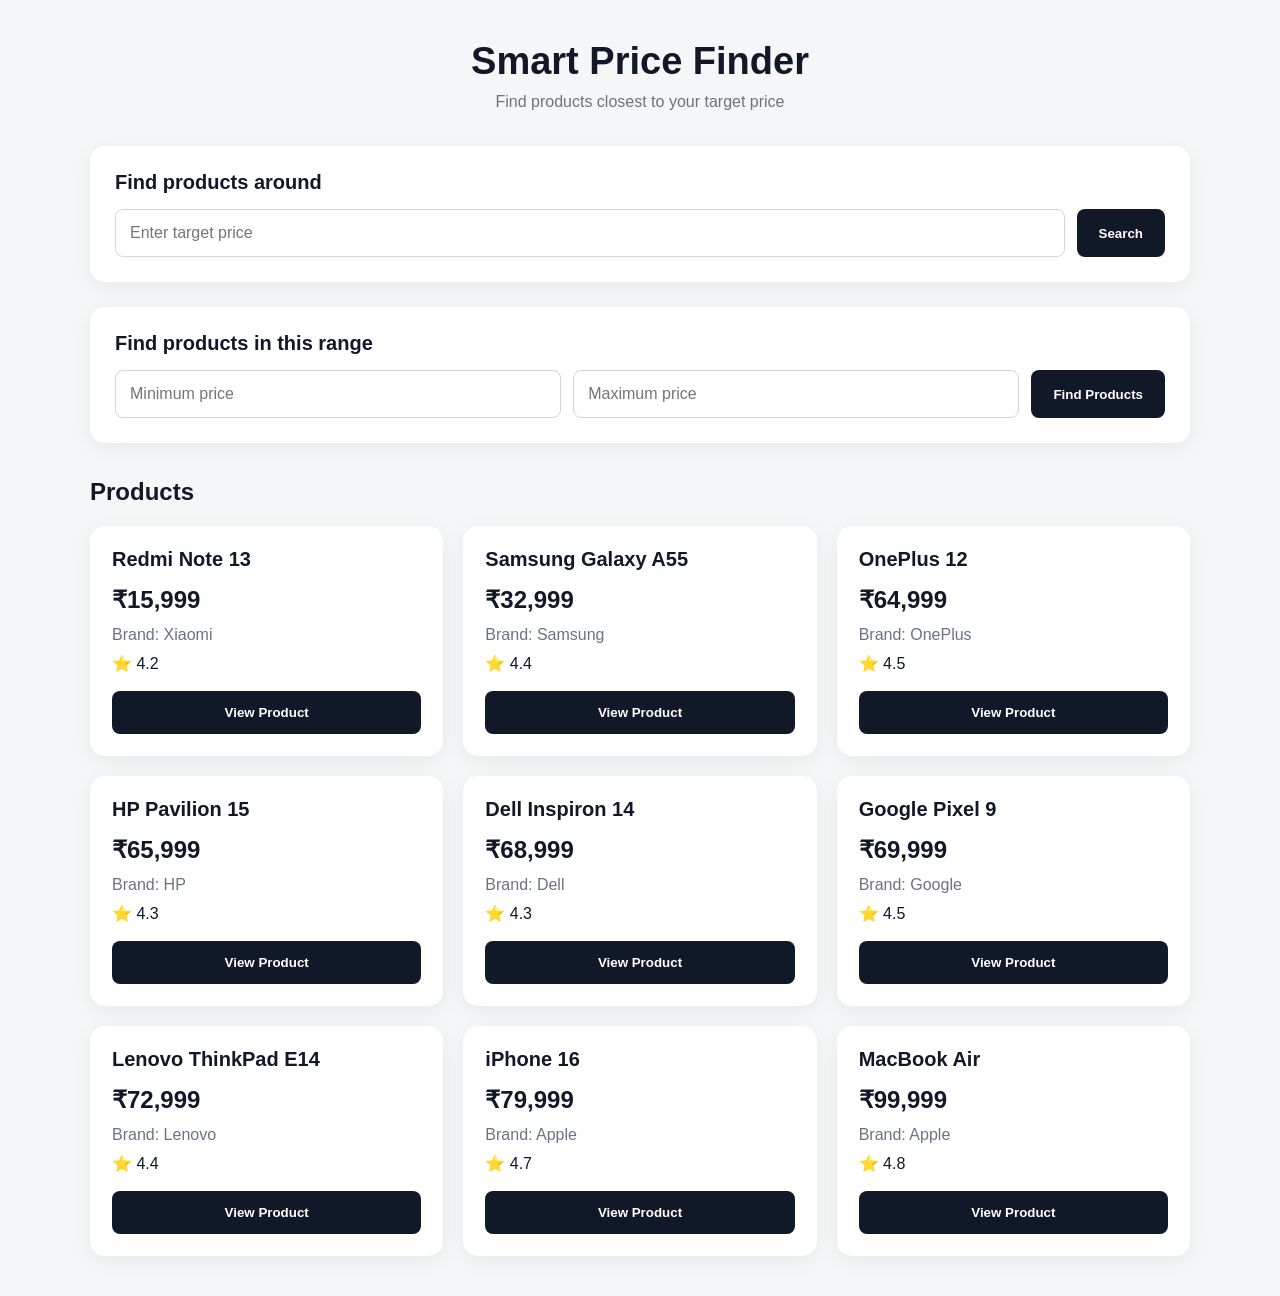
==== Challenge/price_finder.html @ 70706333 "commit" ====
<!DOCTYPE html>
<html lang="en">
<head>
    <meta charset="UTF-8">
    <meta name="viewport" content="width=device-width, initial-scale=1.0">
    <title>Smart Price Finder</title>

    <style>
        * {
            margin: 0;
            padding: 0;
            box-sizing: border-box;
        }

        body {
            font-family: Arial, sans-serif;
            background: #f4f6f8;
            color: #111827;
        }

        .container {
            width: 90%;
            max-width: 1100px;
            margin: 40px auto;
        }

        .header {
            text-align: center;
            margin-bottom: 35px;
        }

        .header h1 {
            font-size: 38px;
            margin-bottom: 10px;
        }

        .header p {
            color: #6b7280;
        }

        .search-box {
            background: white;
            padding: 25px;
            border-radius: 15px;
            margin-bottom: 25px;
            box-shadow: 0 5px 20px rgba(0, 0, 0, 0.06);
        }

        .search-box h2 {
            font-size: 20px;
            margin-bottom: 15px;
        }

        .row {
            display: flex;
            gap: 12px;
        }

        input {
            width: 100%;
            padding: 14px;
            border: 1px solid #d1d5db;
            border-radius: 8px;
            font-size: 16px;
            outline: none;
        }

        input:focus {
            border-color: #111827;
        }

        button {
            padding: 14px 22px;
            border: none;
            border-radius: 8px;
            background: #111827;
            color: white;
            font-weight: bold;
            cursor: pointer;
            white-space: nowrap;
        }

        button:hover {
            background: #374151;
        }

        .title {
            margin: 35px 0 20px;
            font-size: 24px;
        }

        .products {
            display: grid;
            grid-template-columns: repeat(3, 1fr);
            gap: 20px;
        }

        .card {
            background: white;
            padding: 22px;
            border-radius: 15px;
            box-shadow: 0 5px 20px rgba(0, 0, 0, 0.06);
        }

        .card h3 {
            font-size: 20px;
            margin-bottom: 15px;
        }

        .price {
            font-size: 24px;
            font-weight: bold;
            margin-bottom: 12px;
        }

        .brand {
            color: #6b7280;
            margin-bottom: 10px;
        }

        .rating {
            margin-bottom: 18px;
        }

        .view {
            width: 100%;
        }

        .empty {
            background: white;
            padding: 25px;
            border-radius: 12px;
            color: #6b7280;
        }

        @media (max-width: 800px) {
            .products {
                grid-template-columns: repeat(2, 1fr);
            }
        }

        @media (max-width: 550px) {
            .header h1 {
                font-size: 30px;
            }

            .row {
                flex-direction: column;
            }

            button {
                width: 100%;
            }

            .products {
                grid-template-columns: 1fr;
            }
        }
    </style>
</head>

<body>

    <div class="container">

        <div class="header">
            <h1>Smart Price Finder</h1>
            <p>Find products closest to your target price</p>
        </div>

        <div class="search-box">
            <h2>Find products around</h2>

            <div class="row">
                <input type="number" id="price" placeholder="Enter target price">
                <button onclick="search()">Search</button>
            </div>
        </div>

        <div class="search-box">
            <h2>Find products in this range</h2>

            <div class="row">
                <input type="number" id="min" placeholder="Minimum price">
                <input type="number" id="max" placeholder="Maximum price">
                <button onclick="range()">Find Products</button>
            </div>
        </div>

        <h2 class="title">Products</h2>

        <div class="products" id="products"></div>

    </div>

    <script>
        let data = [
            {
                name: "Redmi Note 13",
                price: 15999,
                brand: "Xiaomi",
                rating: 4.2
            },
            {
                name: "Samsung Galaxy A55",
                price: 32999,
                brand: "Samsung",
                rating: 4.4
            },
            {
                name: "OnePlus 12",
                price: 64999,
                brand: "OnePlus",
                rating: 4.5
            },
            {
                name: "HP Pavilion 15",
                price: 65999,
                brand: "HP",
                rating: 4.3
            },
            {
                name: "Dell Inspiron 14",
                price: 68999,
                brand: "Dell",
                rating: 4.3
            },
            {
                name: "Google Pixel 9",
                price: 69999,
                brand: "Google",
                rating: 4.5
            },
            {
                name: "Lenovo ThinkPad E14",
                price: 72999,
                brand: "Lenovo",
                rating: 4.4
            },
            {
                name: "iPhone 16",
                price: 79999,
                brand: "Apple",
                rating: 4.7
            },
            {
                name: "MacBook Air",
                price: 99999,
                brand: "Apple",
                rating: 4.8
            }
        ];

        data.sort(function(a, b) {
            return a.price - b.price;
        });

        function find(x) {
            let l = 0;
            let r = data.length - 1;

            while (l <= r) {
                let m = Math.floor((l + r) / 2);

                if (data[m].price === x) {
                    return m;
                }

                if (data[m].price < x) {
                    l = m + 1;
                } else {
                    r = m - 1;
                }
            }

            return l;
        }

        function search() {
            let x = Number(document.getElementById("price").value);

            if (!x) {
                alert("Please enter a price");
                return;
            }

            let i = find(x);
            let result = [];

            if (i > 0) {
                result.push(data[i - 1]);
            }

            if (i < data.length) {
                result.push(data[i]);
            }

            if (i + 1 < data.length) {
                result.push(data[i + 1]);
            }

            result.sort(function(a, b) {
                return Math.abs(a.price - x) - Math.abs(b.price - x);
            });

            show(result);
        }

        function range() {
            let min = Number(document.getElementById("min").value);
            let max = Number(document.getElementById("max").value);

            if (!min || !max || min > max) {
                alert("Please enter a valid price range");
                return;
            }

            let start = find(min);
            let result = [];

            for (let i = start; i < data.length; i++) {
                if (data[i].price > max) {
                    break;
                }

                result.push(data[i]);
            }

            show(result);
        }

        function show(result) {
            let box = document.getElementById("products");

            box.innerHTML = "";

            if (result.length === 0) {
                box.innerHTML = '<div class="empty">No products found.</div>';
                return;
            }

            for (let i = 0; i < result.length; i++) {
                box.innerHTML += `
                    <div class="card">
                        <h3>${result[i].name}</h3>
                        <div class="price">₹${result[i].price.toLocaleString("en-IN")}</div>
                        <div class="brand">Brand: ${result[i].brand}</div>
                        <div class="rating">⭐ ${result[i].rating}</div>
                        <button class="view" onclick="view('${result[i].name}')">
                            View Product
                        </button>
                    </div>
                `;
            }
        }

        function view(name) {
            alert("You selected " + name);
        }

        show(data);
    </script>

</body>
</html>
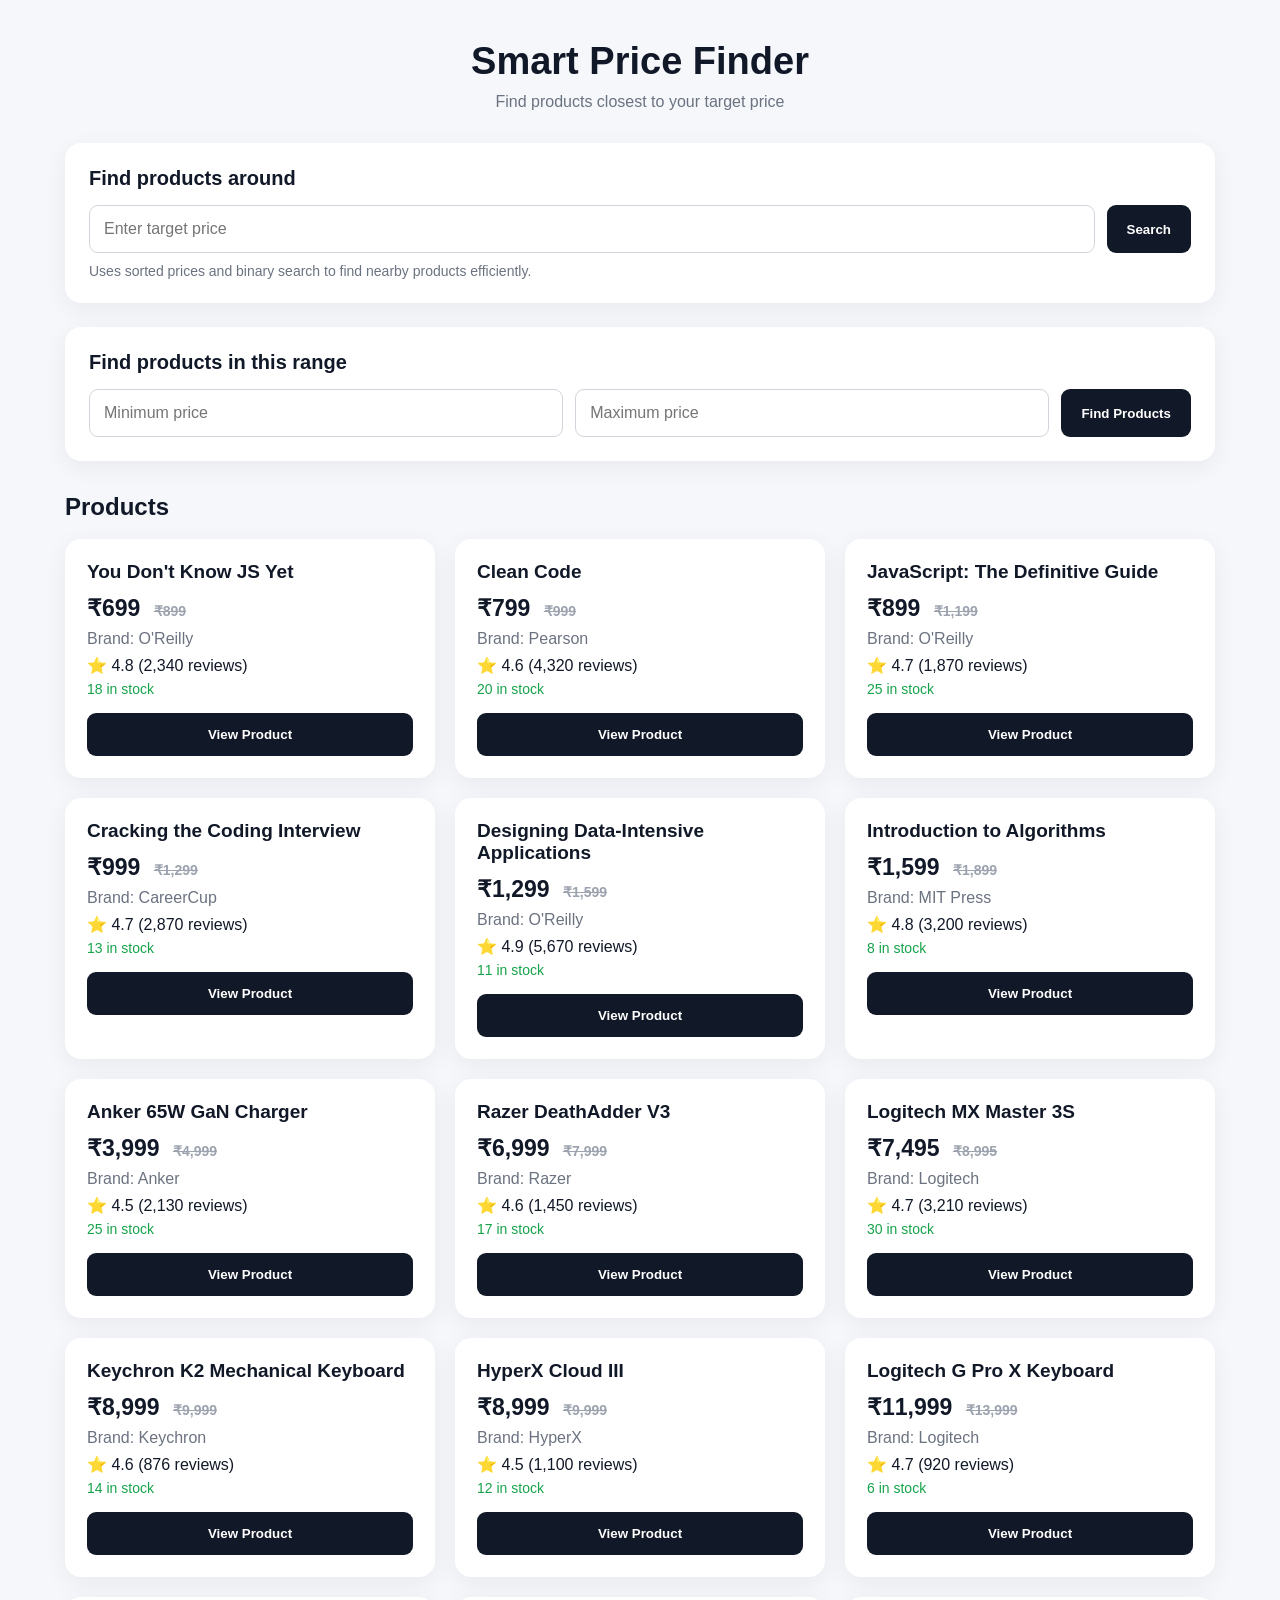
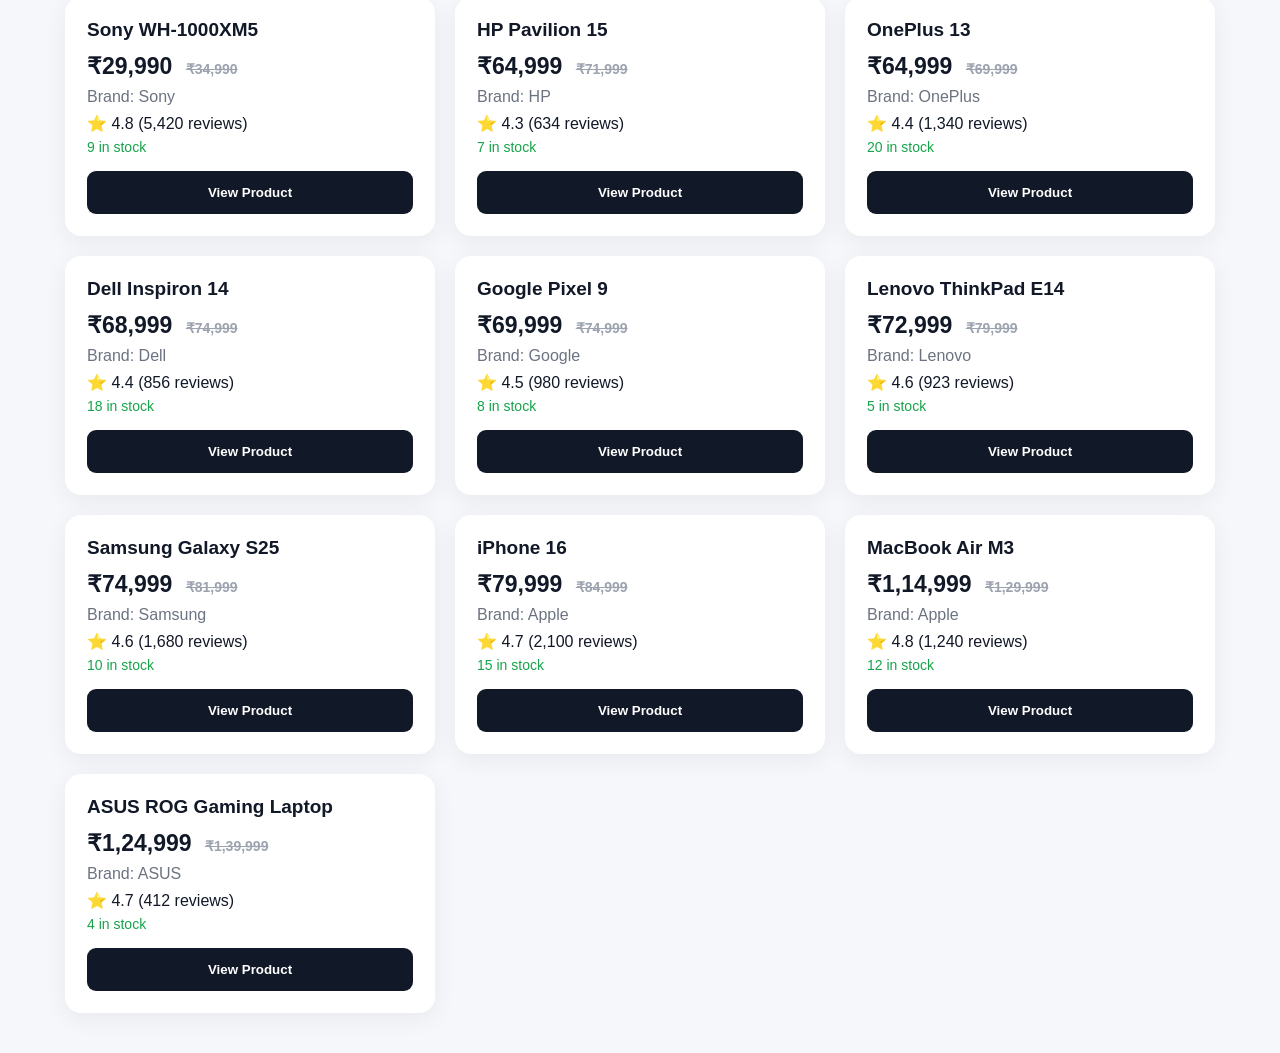
==== commit 2445c90d: "commit 2" ====
--- a/Challenge/price_finder.html
+++ b/Challenge/price_finder.html
@@ -1,365 +1,733 @@
 <!DOCTYPE html>
 <html lang="en">
 <head>
-    <meta charset="UTF-8">
-    <meta name="viewport" content="width=device-width, initial-scale=1.0">
-    <title>Smart Price Finder</title>
-
-    <style>
-        * {
-            margin: 0;
-            padding: 0;
-            box-sizing: border-box;
+<meta charset="UTF-8">
+<meta name="viewport" content="width=device-width, initial-scale=1.0">
+<title>Smart Price Finder</title>
+<style>
+*{margin:0;padding:0;box-sizing:border-box}
+body{font-family:Arial,sans-serif;background:#f5f7fb;color:#111827}
+.container{width:92%;max-width:1150px;margin:40px auto}
+.header{text-align:center;margin-bottom:32px}
+.header h1{font-size:38px;margin-bottom:10px}
+.header p{color:#6b7280}
+.box{background:#fff;padding:24px;border-radius:16px;margin-bottom:24px;box-shadow:0 6px 24px rgba(0,0,0,.06)}
+.box h2{font-size:20px;margin-bottom:15px}
+.row{display:flex;gap:12px}
+input{width:100%;padding:14px;border:1px solid #d1d5db;border-radius:9px;font-size:16px;outline:none}
+input:focus{border-color:#111827}
+button{border:0;border-radius:9px;padding:14px 20px;background:#111827;color:#fff;font-weight:700;cursor:pointer;white-space:nowrap}
+button:hover{background:#374151}
+.title{margin:32px 0 18px}
+.products{display:grid;grid-template-columns:repeat(3,1fr);gap:20px}
+.card{background:#fff;padding:22px;border-radius:16px;box-shadow:0 6px 24px rgba(0,0,0,.06)}
+.card h3{font-size:19px;margin-bottom:12px}
+.price{font-size:23px;font-weight:700;margin-bottom:8px}
+.old{text-decoration:line-through;color:#9ca3af;font-size:14px;margin-left:7px}
+.brand{color:#6b7280;margin-bottom:8px}
+.rating{margin-bottom:6px}
+.stock{color:#16a34a;font-size:14px;margin-bottom:16px}
+.view{width:100%}
+.empty{background:#fff;padding:25px;border-radius:12px;color:#6b7280}
+.info{font-size:14px;color:#6b7280;margin-top:10px}
+@media(max-width:850px){.products{grid-template-columns:repeat(2,1fr)}}
+@media(max-width:600px){.container{width:94%;margin:25px auto}.header h1{font-size:30px}.row{flex-direction:column}button{width:100%}.products{grid-template-columns:1fr}}
+</style>
+</head>
+<body>
+<div class="container">
+<div class="header">
+<h1>Smart Price Finder</h1>
+<p>Find products closest to your target price</p>
+</div>
+
+<div class="box">
+<h2>Find products around</h2>
+<div class="row">
+<input type="number" id="price" placeholder="Enter target price">
+<button onclick="search()">Search</button>
+</div>
+<div class="info">Uses sorted prices and binary search to find nearby products efficiently.</div>
+</div>
+
+<div class="box">
+<h2>Find products in this range</h2>
+<div class="row">
+<input type="number" id="min" placeholder="Minimum price">
+<input type="number" id="max" placeholder="Maximum price">
+<button onclick="range()">Find Products</button>
+</div>
+</div>
+
+<h2 class="title" id="title">Products</h2>
+<div class="products" id="products"></div>
+</div>
+
+<script>
+const deliveryNetwork = {
+  locations: [
+    { id: "L1", name: "Main Warehouse" },
+    { id: "L2", name: "Sector 18" },
+    { id: "L3", name: "Pari Chowk" },
+    { id: "L4", name: "Knowledge Park" },
+    { id: "L5", name: "Greater Noida West" },
+    { id: "L6", name: "Noida Sector 62" },
+    { id: "L7", name: "Dadri" },
+    { id: "L8", name: "Alpha 1" }
+  ],
+
+  roads: [
+    { from: "L1", to: "L2", distance: 8 },
+    { from: "L1", to: "L3", distance: 5 },
+    { from: "L2", to: "L3", distance: 4 },
+    { from: "L2", to: "L4", distance: 6 },
+    { from: "L3", to: "L4", distance: 3 },
+    { from: "L3", to: "L5", distance: 7 },
+    { from: "L4", to: "L5", distance: 2 },
+    { from: "L4", to: "L6", distance: 9 },
+    { from: "L5", to: "L6", distance: 5 },
+    { from: "L5", to: "L7", distance: 8 },
+    { from: "L6", to: "L8", distance: 4 },
+    { from: "L7", to: "L8", distance: 6 }
+  ]
+};
+
+const storeData = {
+  storeName: "TechMart",
+
+  categories: [
+    {
+      id: "cat-1",
+      name: "Electronics",
+      description: "Electronic devices and accessories",
+
+      subcategories: [
+        {
+          id: "sub-1",
+          name: "Laptops",
+
+          products: [
+            {
+              id: "p-101",
+              name: "MacBook Air M3",
+              brand: "Apple",
+              price: 114999,
+              originalPrice: 129999,
+              rating: 4.8,
+              reviews: 1240,
+              stock: 12,
+              category: "Electronics",
+              subcategory: "Laptops",
+              tags: ["laptop", "apple", "macbook", "m3"],
+              specifications: {
+                processor: "Apple M3",
+                ram: "16GB",
+                storage: "512GB SSD",
+                display: "13.6 inch",
+                operatingSystem: "macOS"
+              }
+            },
+
+            {
+              id: "p-102",
+              name: "Dell Inspiron 14",
+              brand: "Dell",
+              price: 68999,
+              originalPrice: 74999,
+              rating: 4.4,
+              reviews: 856,
+              stock: 18,
+              category: "Electronics",
+              subcategory: "Laptops",
+              tags: ["laptop", "dell", "inspiron"],
+              specifications: {
+                processor: "Intel Core i5",
+                ram: "16GB",
+                storage: "512GB SSD",
+                display: "14 inch",
+                operatingSystem: "Windows 11"
+              }
+            },
+
+            {
+              id: "p-103",
+              name: "HP Pavilion 15",
+              brand: "HP",
+              price: 64999,
+              originalPrice: 71999,
+              rating: 4.3,
+              reviews: 634,
+              stock: 7,
+              category: "Electronics",
+              subcategory: "Laptops",
+              tags: ["laptop", "hp", "pavilion"],
+              specifications: {
+                processor: "Intel Core i5",
+                ram: "16GB",
+                storage: "512GB SSD",
+                display: "15.6 inch",
+                operatingSystem: "Windows 11"
+              }
+            },
+
+            {
+              id: "p-104",
+              name: "Lenovo ThinkPad E14",
+              brand: "Lenovo",
+              price: 72999,
+              originalPrice: 79999,
+              rating: 4.6,
+              reviews: 923,
+              stock: 5,
+              category: "Electronics",
+              subcategory: "Laptops",
+              tags: ["laptop", "lenovo", "thinkpad"],
+              specifications: {
+                processor: "Intel Core i7",
+                ram: "16GB",
+                storage: "1TB SSD",
+                display: "14 inch",
+                operatingSystem: "Windows 11"
+              }
+            },
+
+            {
+              id: "p-105",
+              name: "ASUS ROG Gaming Laptop",
+              brand: "ASUS",
+              price: 124999,
+              originalPrice: 139999,
+              rating: 4.7,
+              reviews: 412,
+              stock: 4,
+              category: "Electronics",
+              subcategory: "Laptops",
+              tags: ["laptop", "asus", "gaming", "rog"],
+              specifications: {
+                processor: "AMD Ryzen 9",
+                ram: "32GB",
+                storage: "1TB SSD",
+                display: "15.6 inch",
+                operatingSystem: "Windows 11"
+              }
+            }
+          ]
+        },
+
+        {
+          id: "sub-2",
+          name: "Mobiles",
+
+          products: [
+            {
+              id: "p-201",
+              name: "iPhone 16",
+              brand: "Apple",
+              price: 79999,
+              originalPrice: 84999,
+              rating: 4.7,
+              reviews: 2100,
+              stock: 15,
+              category: "Electronics",
+              subcategory: "Mobiles",
+              tags: ["phone", "iphone", "apple", "ios"],
+              specifications: {
+                processor: "Apple A18",
+                ram: "8GB",
+                storage: "128GB",
+                display: "6.1 inch",
+                operatingSystem: "iOS"
+              }
+            },
+
+            {
+              id: "p-202",
+              name: "Samsung Galaxy S25",
+              brand: "Samsung",
+              price: 74999,
+              originalPrice: 81999,
+              rating: 4.6,
+              reviews: 1680,
+              stock: 10,
+              category: "Electronics",
+              subcategory: "Mobiles",
+              tags: ["phone", "samsung", "galaxy", "android"],
+              specifications: {
+                processor: "Snapdragon",
+                ram: "12GB",
+                storage: "256GB",
+                display: "6.2 inch",
+                operatingSystem: "Android"
+              }
+            },
+
+            {
+              id: "p-203",
+              name: "Google Pixel 9",
+              brand: "Google",
+              price: 69999,
+              originalPrice: 74999,
+              rating: 4.5,
+              reviews: 980,
+              stock: 8,
+              category: "Electronics",
+              subcategory: "Mobiles",
+              tags: ["phone", "pixel", "google", "android"],
+              specifications: {
+                processor: "Google Tensor G4",
+                ram: "12GB",
+                storage: "256GB",
+                display: "6.3 inch",
+                operatingSystem: "Android"
+              }
+            },
+
+            {
+              id: "p-204",
+              name: "OnePlus 13",
+              brand: "OnePlus",
+              price: 64999,
+              originalPrice: 69999,
+              rating: 4.4,
+              reviews: 1340,
+              stock: 20,
+              category: "Electronics",
+              subcategory: "Mobiles",
+              tags: ["phone", "oneplus", "android"],
+              specifications: {
+                processor: "Snapdragon 8 Elite",
+                ram: "16GB",
+                storage: "512GB",
+                display: "6.82 inch",
+                operatingSystem: "Android"
+              }
+            }
+          ]
+        },
+
+        {
+          id: "sub-3",
+          name: "Accessories",
+
+          products: [
+            {
+              id: "p-301",
+              name: "Logitech MX Master 3S",
+              brand: "Logitech",
+              price: 7495,
+              originalPrice: 8995,
+              rating: 4.7,
+              reviews: 3210,
+              stock: 30,
+              category: "Electronics",
+              subcategory: "Accessories",
+              tags: ["mouse", "wireless", "logitech"],
+              specifications: {
+                connectivity: "Bluetooth",
+                battery: "70 days",
+                type: "Wireless Mouse"
+              }
+            },
+
+            {
+              id: "p-302",
+              name: "Keychron K2 Mechanical Keyboard",
+              brand: "Keychron",
+              price: 8999,
+              originalPrice: 9999,
+              rating: 4.6,
+              reviews: 876,
+              stock: 14,
+              category: "Electronics",
+              subcategory: "Accessories",
+              tags: ["keyboard", "mechanical", "keychron"],
+              specifications: {
+                connectivity: "Bluetooth + USB-C",
+                switches: "Gateron",
+                type: "Mechanical Keyboard"
+              }
+            },
+
+            {
+              id: "p-303",
+              name: "Sony WH-1000XM5",
+              brand: "Sony",
+              price: 29990,
+              originalPrice: 34990,
+              rating: 4.8,
+              reviews: 5420,
+              stock: 9,
+              category: "Electronics",
+              subcategory: "Accessories",
+              tags: ["headphones", "sony", "wireless", "audio"],
+              specifications: {
+                connectivity: "Bluetooth",
+                battery: "30 hours",
+                type: "Noise Cancelling Headphones"
+              }
+            },
+
+            {
+              id: "p-304",
+              name: "Anker 65W GaN Charger",
+              brand: "Anker",
+              price: 3999,
+              originalPrice: 4999,
+              rating: 4.5,
+              reviews: 2130,
+              stock: 25,
+              category: "Electronics",
+              subcategory: "Accessories",
+              tags: ["charger", "gan", "usb-c", "anker"],
+              specifications: {
+                power: "65W",
+                ports: "3",
+                type: "GaN Charger"
+              }
+            }
+          ]
         }
-
-        body {
-            font-family: Arial, sans-serif;
-            background: #f4f6f8;
-            color: #111827;
+      ]
+    },
+
+    {
+      id: "cat-2",
+      name: "Books",
+      description: "Programming and technology books",
+
+      subcategories: [
+        {
+          id: "sub-4",
+          name: "Programming",
+
+          products: [
+            {
+              id: "p-401",
+              name: "JavaScript: The Definitive Guide",
+              brand: "O'Reilly",
+              price: 899,
+              originalPrice: 1199,
+              rating: 4.7,
+              reviews: 1870,
+              stock: 25,
+              category: "Books",
+              subcategory: "Programming",
+              tags: ["javascript", "programming", "web"],
+              specifications: {
+                author: "David Flanagan",
+                pages: 704,
+                language: "English"
+              }
+            },
+
+            {
+              id: "p-402",
+              name: "You Don't Know JS Yet",
+              brand: "O'Reilly",
+              price: 699,
+              originalPrice: 899,
+              rating: 4.8,
+              reviews: 2340,
+              stock: 18,
+              category: "Books",
+              subcategory: "Programming",
+              tags: ["javascript", "js", "programming"],
+              specifications: {
+                author: "Kyle Simpson",
+                pages: 278,
+                language: "English"
+              }
+            },
+
+            {
+              id: "p-403",
+              name: "Clean Code",
+              brand: "Pearson",
+              price: 799,
+              originalPrice: 999,
+              rating: 4.6,
+              reviews: 4320,
+              stock: 20,
+              category: "Books",
+              subcategory: "Programming",
+              tags: ["clean-code", "software", "programming"],
+              specifications: {
+                author: "Robert C. Martin",
+                pages: 464,
+                language: "English"
+              }
+            },
+
+            {
+              id: "p-404",
+              name: "Designing Data-Intensive Applications",
+              brand: "O'Reilly",
+              price: 1299,
+              originalPrice: 1599,
+              rating: 4.9,
+              reviews: 5670,
+              stock: 11,
+              category: "Books",
+              subcategory: "Programming",
+              tags: ["system-design", "database", "distributed-systems"],
+              specifications: {
+                author: "Martin Kleppmann",
+                pages: 616,
+                language: "English"
+              }
+            }
+          ]
+        },
+
+        {
+          id: "sub-5",
+          name: "DSA",
+
+          products: [
+            {
+              id: "p-501",
+              name: "Introduction to Algorithms",
+              brand: "MIT Press",
+              price: 1599,
+              originalPrice: 1899,
+              rating: 4.8,
+              reviews: 3200,
+              stock: 8,
+              category: "Books",
+              subcategory: "DSA",
+              tags: ["dsa", "algorithms", "data-structures"],
+              specifications: {
+                author: "Cormen",
+                pages: 1312,
+                language: "English"
+              }
+            },
+
+            {
+              id: "p-502",
+              name: "Cracking the Coding Interview",
+              brand: "CareerCup",
+              price: 999,
+              originalPrice: 1299,
+              rating: 4.7,
+              reviews: 2870,
+              stock: 13,
+              category: "Books",
+              subcategory: "DSA",
+              tags: ["dsa", "interview", "coding"],
+              specifications: {
+                author: "Gayle Laakmann McDowell",
+                pages: 708,
+                language: "English"
+              }
+            }
+          ]
         }
-
-        .container {
-            width: 90%;
-            max-width: 1100px;
-            margin: 40px auto;
+      ]
+    },
+
+    {
+      id: "cat-3",
+      name: "Gaming",
+      description: "Gaming hardware and accessories",
+
+      subcategories: [
+        {
+          id: "sub-6",
+          name: "Gaming Accessories",
+
+          products: [
+            {
+              id: "p-601",
+              name: "Razer DeathAdder V3",
+              brand: "Razer",
+              price: 6999,
+              originalPrice: 7999,
+              rating: 4.6,
+              reviews: 1450,
+              stock: 17,
+              category: "Gaming",
+              subcategory: "Gaming Accessories",
+              tags: ["gaming", "mouse", "razer"],
+              specifications: {
+                dpi: "30000",
+                connectivity: "USB",
+                type: "Gaming Mouse"
+              }
+            },
+
+            {
+              id: "p-602",
+              name: "Logitech G Pro X Keyboard",
+              brand: "Logitech",
+              price: 11999,
+              originalPrice: 13999,
+              rating: 4.7,
+              reviews: 920,
+              stock: 6,
+              category: "Gaming",
+              subcategory: "Gaming Accessories",
+              tags: ["gaming", "keyboard", "mechanical"],
+              specifications: {
+                switches: "GX Mechanical",
+                connectivity: "Wireless",
+                type: "Gaming Keyboard"
+              }
+            },
+
+            {
+              id: "p-603",
+              name: "HyperX Cloud III",
+              brand: "HyperX",
+              price: 8999,
+              originalPrice: 9999,
+              rating: 4.5,
+              reviews: 1100,
+              stock: 12,
+              category: "Gaming",
+              subcategory: "Gaming Accessories",
+              tags: ["gaming", "headset", "hyperx"],
+              specifications: {
+                connectivity: "USB",
+                microphone: "Detachable",
+                type: "Gaming Headset"
+              }
+            }
+          ]
         }
-
-        .header {
-            text-align: center;
-            margin-bottom: 35px;
-        }
-
-        .header h1 {
-            font-size: 38px;
-            margin-bottom: 10px;
-        }
-
-        .header p {
-            color: #6b7280;
-        }
-
-        .search-box {
-            background: white;
-            padding: 25px;
-            border-radius: 15px;
-            margin-bottom: 25px;
-            box-shadow: 0 5px 20px rgba(0, 0, 0, 0.06);
-        }
-
-        .search-box h2 {
-            font-size: 20px;
-            margin-bottom: 15px;
-        }
-
-        .row {
-            display: flex;
-            gap: 12px;
-        }
-
-        input {
-            width: 100%;
-            padding: 14px;
-            border: 1px solid #d1d5db;
-            border-radius: 8px;
-            font-size: 16px;
-            outline: none;
-        }
-
-        input:focus {
-            border-color: #111827;
-        }
-
-        button {
-            padding: 14px 22px;
-            border: none;
-            border-radius: 8px;
-            background: #111827;
-            color: white;
-            font-weight: bold;
-            cursor: pointer;
-            white-space: nowrap;
-        }
-
-        button:hover {
-            background: #374151;
-        }
-
-        .title {
-            margin: 35px 0 20px;
-            font-size: 24px;
-        }
-
-        .products {
-            display: grid;
-            grid-template-columns: repeat(3, 1fr);
-            gap: 20px;
-        }
-
-        .card {
-            background: white;
-            padding: 22px;
-            border-radius: 15px;
-            box-shadow: 0 5px 20px rgba(0, 0, 0, 0.06);
-        }
-
-        .card h3 {
-            font-size: 20px;
-            margin-bottom: 15px;
-        }
-
-        .price {
-            font-size: 24px;
-            font-weight: bold;
-            margin-bottom: 12px;
-        }
-
-        .brand {
-            color: #6b7280;
-            margin-bottom: 10px;
-        }
-
-        .rating {
-            margin-bottom: 18px;
-        }
-
-        .view {
-            width: 100%;
-        }
-
-        .empty {
-            background: white;
-            padding: 25px;
-            border-radius: 12px;
-            color: #6b7280;
-        }
-
-        @media (max-width: 800px) {
-            .products {
-                grid-template-columns: repeat(2, 1fr);
-            }
-        }
-
-        @media (max-width: 550px) {
-            .header h1 {
-                font-size: 30px;
-            }
-
-            .row {
-                flex-direction: column;
-            }
-
-            button {
-                width: 100%;
-            }
-
-            .products {
-                grid-template-columns: 1fr;
-            }
-        }
-    </style>
-</head>
-
-<body>
-
-    <div class="container">
-
-        <div class="header">
-            <h1>Smart Price Finder</h1>
-            <p>Find products closest to your target price</p>
-        </div>
-
-        <div class="search-box">
-            <h2>Find products around</h2>
-
-            <div class="row">
-                <input type="number" id="price" placeholder="Enter target price">
-                <button onclick="search()">Search</button>
+      ]
+    }
+  ]
+};
+
+let data = [];
+
+for(let i=0;i<storeData.categories.length;i++){
+    for(let j=0;j<storeData.categories[i].subcategories.length;j++){
+        let p=storeData.categories[i].subcategories[j].products;
+        for(let k=0;k<p.length;k++) data.push(p[k]);
+    }
+}
+
+data.sort(function(a,b){return a.price-b.price});
+
+function find(x){
+    let l=0,r=data.length;
+    while(l<r){
+        let m=Math.floor((l+r)/2);
+        if(data[m].price<x) l=m+1;
+        else r=m;
+    }
+    return l;
+}
+
+function search(){
+    let x=Number(document.getElementById("price").value);
+    if(!x){
+        alert("Please enter a price");
+        return;
+    }
+
+    let i=find(x);
+    let result=[];
+
+    if(i>0) result.push(data[i-1]);
+    if(i<data.length) result.push(data[i]);
+    if(i+1<data.length) result.push(data[i+1]);
+
+    let seen={};
+    result=result.filter(function(a){
+        if(seen[a.id]) return false;
+        seen[a.id]=true;
+        return true;
+    });
+
+    result.sort(function(a,b){
+        return Math.abs(a.price-x)-Math.abs(b.price-x);
+    });
+
+    document.getElementById("title").textContent="Closest Products";
+    show(result);
+}
+
+function range(){
+    let min=Number(document.getElementById("min").value);
+    let max=Number(document.getElementById("max").value);
+
+    if(!min || !max || min>max){
+        alert("Please enter a valid price range");
+        return;
+    }
+
+    let start=find(min);
+    let end=find(max);
+    let result=[];
+
+    for(let i=start;i<data.length && i<end;i++){
+        if(data[i].price<=max) result.push(data[i]);
+    }
+
+    if(start<data.length && data[start].price===max) result.push(data[start]);
+
+    let seen={};
+    result=result.filter(function(a){
+        if(seen[a.id]) return false;
+        seen[a.id]=true;
+        return true;
+    });
+
+    document.getElementById("title").textContent="Products in Range";
+    show(result);
+}
+
+function show(result){
+    let box=document.getElementById("products");
+    box.innerHTML="";
+
+    if(result.length===0){
+        box.innerHTML='<div class="empty">No products found.</div>';
+        return;
+    }
+
+    for(let i=0;i<result.length;i++){
+        let p=result[i];
+
+        box.innerHTML+=`
+        <div class="card">
+            <h3>${p.name}</h3>
+            <div class="price">
+                ₹${p.price.toLocaleString("en-IN")}
+                <span class="old">₹${p.originalPrice.toLocaleString("en-IN")}</span>
             </div>
-        </div>
-
-        <div class="search-box">
-            <h2>Find products in this range</h2>
-
-            <div class="row">
-                <input type="number" id="min" placeholder="Minimum price">
-                <input type="number" id="max" placeholder="Maximum price">
-                <button onclick="range()">Find Products</button>
-            </div>
-        </div>
-
-        <h2 class="title">Products</h2>
-
-        <div class="products" id="products"></div>
-
-    </div>
-
-    <script>
-        let data = [
-            {
-                name: "Redmi Note 13",
-                price: 15999,
-                brand: "Xiaomi",
-                rating: 4.2
-            },
-            {
-                name: "Samsung Galaxy A55",
-                price: 32999,
-                brand: "Samsung",
-                rating: 4.4
-            },
-            {
-                name: "OnePlus 12",
-                price: 64999,
-                brand: "OnePlus",
-                rating: 4.5
-            },
-            {
-                name: "HP Pavilion 15",
-                price: 65999,
-                brand: "HP",
-                rating: 4.3
-            },
-            {
-                name: "Dell Inspiron 14",
-                price: 68999,
-                brand: "Dell",
-                rating: 4.3
-            },
-            {
-                name: "Google Pixel 9",
-                price: 69999,
-                brand: "Google",
-                rating: 4.5
-            },
-            {
-                name: "Lenovo ThinkPad E14",
-                price: 72999,
-                brand: "Lenovo",
-                rating: 4.4
-            },
-            {
-                name: "iPhone 16",
-                price: 79999,
-                brand: "Apple",
-                rating: 4.7
-            },
-            {
-                name: "MacBook Air",
-                price: 99999,
-                brand: "Apple",
-                rating: 4.8
-            }
-        ];
-
-        data.sort(function(a, b) {
-            return a.price - b.price;
-        });
-
-        function find(x) {
-            let l = 0;
-            let r = data.length - 1;
-
-            while (l <= r) {
-                let m = Math.floor((l + r) / 2);
-
-                if (data[m].price === x) {
-                    return m;
-                }
-
-                if (data[m].price < x) {
-                    l = m + 1;
-                } else {
-                    r = m - 1;
-                }
-            }
-
-            return l;
-        }
-
-        function search() {
-            let x = Number(document.getElementById("price").value);
-
-            if (!x) {
-                alert("Please enter a price");
-                return;
-            }
-
-            let i = find(x);
-            let result = [];
-
-            if (i > 0) {
-                result.push(data[i - 1]);
-            }
-
-            if (i < data.length) {
-                result.push(data[i]);
-            }
-
-            if (i + 1 < data.length) {
-                result.push(data[i + 1]);
-            }
-
-            result.sort(function(a, b) {
-                return Math.abs(a.price - x) - Math.abs(b.price - x);
-            });
-
-            show(result);
-        }
-
-        function range() {
-            let min = Number(document.getElementById("min").value);
-            let max = Number(document.getElementById("max").value);
-
-            if (!min || !max || min > max) {
-                alert("Please enter a valid price range");
-                return;
-            }
-
-            let start = find(min);
-            let result = [];
-
-            for (let i = start; i < data.length; i++) {
-                if (data[i].price > max) {
-                    break;
-                }
-
-                result.push(data[i]);
-            }
-
-            show(result);
-        }
-
-        function show(result) {
-            let box = document.getElementById("products");
-
-            box.innerHTML = "";
-
-            if (result.length === 0) {
-                box.innerHTML = '<div class="empty">No products found.</div>';
-                return;
-            }
-
-            for (let i = 0; i < result.length; i++) {
-                box.innerHTML += `
-                    <div class="card">
-                        <h3>${result[i].name}</h3>
-                        <div class="price">₹${result[i].price.toLocaleString("en-IN")}</div>
-                        <div class="brand">Brand: ${result[i].brand}</div>
-                        <div class="rating">⭐ ${result[i].rating}</div>
-                        <button class="view" onclick="view('${result[i].name}')">
-                            View Product
-                        </button>
-                    </div>
-                `;
-            }
-        }
-
-        function view(name) {
-            alert("You selected " + name);
-        }
-
-        show(data);
-    </script>
-
+            <div class="brand">Brand: ${p.brand}</div>
+            <div class="rating">⭐ ${p.rating} (${p.reviews.toLocaleString("en-IN")} reviews)</div>
+            <div class="stock">${p.stock} in stock</div>
+            <button class="view" onclick="view('${p.id}')">View Product</button>
+        </div>`;
+    }
+}
+
+function view(id){
+    let p=data.find(function(a){return a.id===id});
+    if(!p) return;
+
+    let s="";
+    for(let k in p.specifications){
+        s+=k+": "+p.specifications[k]+"\n";
+    }
+
+    alert(
+        p.name+"\n\n"+
+        "Brand: "+p.brand+"\n"+
+        "Price: ₹"+p.price.toLocaleString("en-IN")+"\n"+
+        "Rating: "+p.rating+"\n"+
+        "Reviews: "+p.reviews+"\n"+
+        "Stock: "+p.stock+"\n\n"+
+        s
+    );
+}
+
+show(data);
+</script>
 </body>
 </html>
